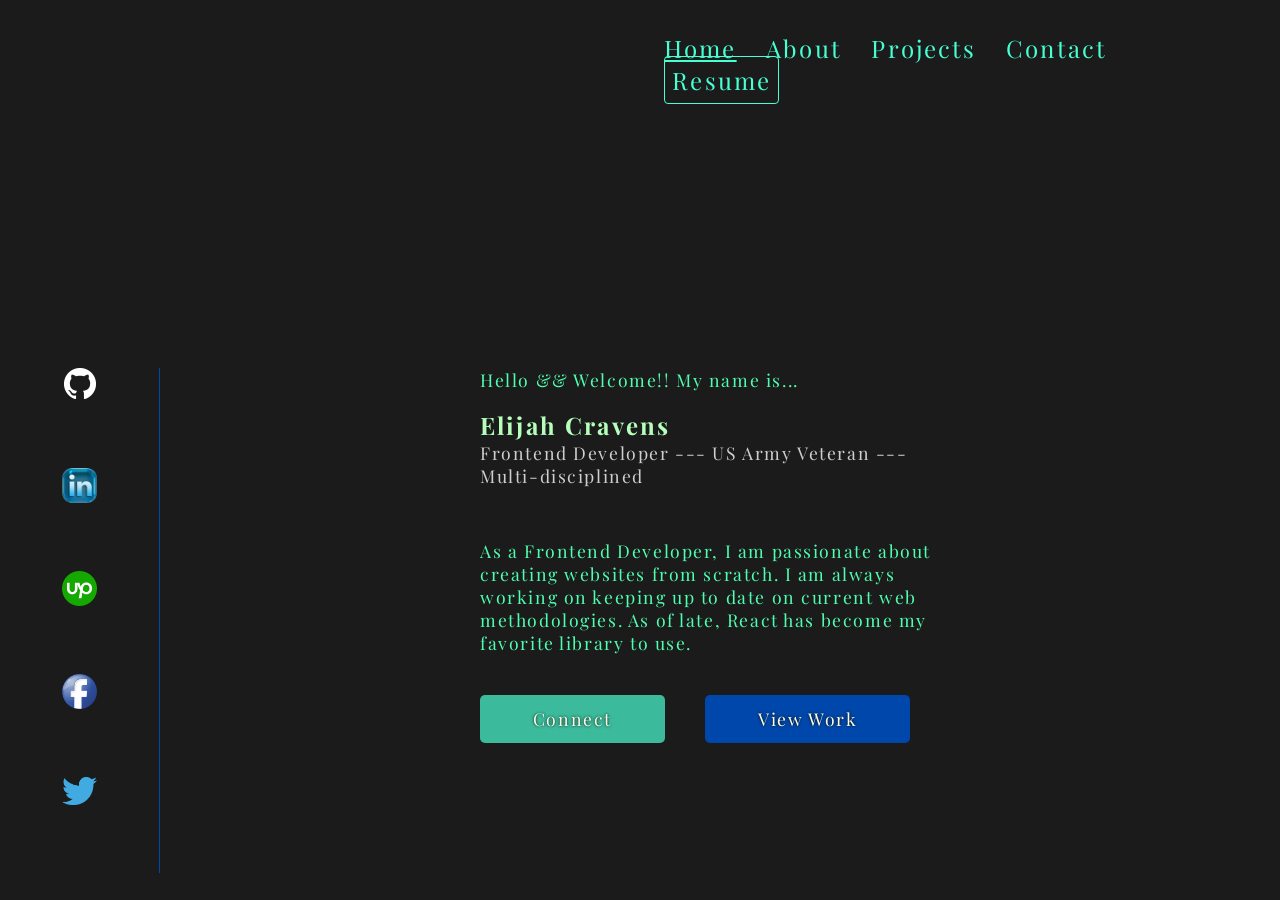
==== index.html @ dda599bb "created projects and contact pages along with their respective style sheets. added cta buttons on th" ====
<!DOCTYPE html>
<html lang="en">
	<head>
		<meta charset="UTF-8" />
		<meta http-equiv="X-UA-Compatible" content="IE=edge" />
		<meta name="viewport" content="width=device-width, initial-scale=1.0" />
		<meta name="description" content="Elijah Cravens' portfolio website" />
		<meta name="author" content="Elijah Cravens" />
		<link rel="stylesheet" href="./assets/styles/index.css" />
		<title>Elijah C. || Frontend Developer</title>
	</head>
	<body>
		<header>
			<!-- Placeholder image -->
			<img src="https://via.placeholder.com/75" class="header-logo" />
			<nav class="header-nav">
				<ul>
					<li><a href="#" class="active">Home</a></li>
					<li><a href="./assets/pages/about.html">About</a></li>
					<li><a href="./assets/pages/projects.html">Projects</a></li>
					<li><a href="./assets/pages/contact.html">Contact</a></li>
					<li>
						<a href="./assets/ElijahResume.pdf" download="ElijahResume" class="resume-button"
							>Resume</a
						>
					</li>
				</ul>
			</nav>
		</header>
		<main class="content">
			<section class="side-bar">
				<ul>
					<li>
						<a href="https://github.com/Elijah80" target="_blank"
							><img src="./assets/icons/github-logo.png" alt="github logo"
						/></a>
					</li>
					<li>
						<a href="https://www.linkedin.com/in/elijah-cravens-00488a13a/" target="_blank"
							><img src="./assets/icons/linkedin-logo.png" alt="linkedin logo" class="logo"
						/></a>
					</li>
					<li>
						<a
							href="https://www.upwork.com/freelancers/~01cf71e76e68d74c20?viewMode=1"
							target="_blank"
							><img src="./assets/icons/upwork-logo.png" alt="upwork logo" class="logo"
						/></a>
					</li>
					<li>
						<a href="https://www.facebook.com/elijah.w.cravens/" target="_blank"
							><img src="./assets/icons/facebook-logo.png" alt="facebook logo" class="logo"
						/></a>
					</li>
					<li>
						<a href="https://twitter.com/elijah_cravens" target="_blank"
							><img src="./assets/icons/twitter-logo.png" alt="twitter logo" class="logo"
						/></a>
					</li>
				</ul>
			</section>
			<section class="hero">
				<p id="greeting">Hello && Welcome!! My name is...</p>
				<h1>Elijah Cravens</h1>
				<p id="title">Frontend Developer --- US Army Veteran --- Multi-disciplined</p>
				<p id="description">
					As a Frontend Developer, I am passionate about creating websites from scratch. I am always
					working on keeping up to date on current web methodologies. As of late, React has become my
					favorite library to use.
				</p>
				<a href="./assets/pages/contact.html" class="cta" id="connect">Connect</a>
				<a href="./assets/pages/projects.html" class="cta" id="view-work">View Work</a>
			</section>
		</main>
	</body>
</html>
---- assets/styles/index.css ----
@import url('https://fonts.googleapis.com/css?family=Playfair+Display|Arvo|Dosis');

:root {
	--RichBlue: #0128ff;
	--VioletBlue: #2b00bf;
	--CobaltBlue: #0047ab;
	--MidnightBlue: #0a0d40;
	--PurpleBlue: #6519dd;
	--MintGreen: #3bba9c;
	--BrightMint: #4fffb0;
	--LightMint: #b6ffbb;
	--Cyan: #46ffd3;
	--Charcoal: #1b1b1b;
	--RedOrange: #ff3f34;
	--Cream: #ffffe4;
	--White: #fff;
	--Black: #000;
	--LightGray: #cfcfcf;
}

/* initial reset */
* {
	margin: 0;
	padding: 0;
	box-sizing: border-box;
	letter-spacing: 0.09em;
}

/* default style declaration */
body {
	font-family: 'Playfair Display', Arvo, Dosis, sans-serif;
	font-size: 16px;
	background-color: var(--Charcoal);
	color: var(--Cream);
}

header {
	display: grid;
	grid-template-columns: 3em 1fr 1fr 3em;
	grid-template-rows: 2em 1fr 2em;
}

.header-logo {
	grid-column: 2;
	grid-row: 2;
	border-radius: 50%;
}
.header-nav {
	grid-column: 3;
	grid-row: 2;
	align-self: center;
	justify-self: end;
}

.header-nav li {
	display: inline;
	font-size: 1.5em;
	margin-left: 1em;
}

.header-nav a {
	text-decoration: none;
	color: var(--Cyan);
}

.header-nav .resume-button {
	border: 1px solid var(--Cyan);
	border-radius: 4px;
	padding: 0.3em;
}

.header-nav .active {
	text-decoration: underline;
}

/* main section */
.content {
	display: grid;
	grid-template-columns: 10em 20em 1fr 20em;
	grid-template-rows: 15em 1fr;
}

.side-bar {
	grid-row: 2;
	text-align: center;
	border-right: 1px solid var(--CobaltBlue);
}

.side-bar li {
	margin-bottom: 4em;
}

.logo {
	width: 35px;
}

.content .hero {
	grid-column: 3;
	grid-row: 2;
}

.hero h1 {
	color: var(--LightMint);
}

.hero p {
	font-size: 110%;
}

#title,
#description {
	margin-bottom: 3em;
}

#greeting {
	color: var(--BrightMint);
	margin-bottom: 1em;
}

#title {
	color: var(--LightGray);
}

#description {
	color: var(--BrightMint);
}

.cta {
	padding: 0.7em 3em;
	border-radius: 5px;
	font-size: 110%;
	text-decoration: none;
	color: var(--Cream);
	text-shadow: 0 0 3px var(--Black);
}

#connect {
	background-color: var(--MintGreen);
	margin-right: 2em;
}

#view-work {
	background-color: var(--CobaltBlue);
}
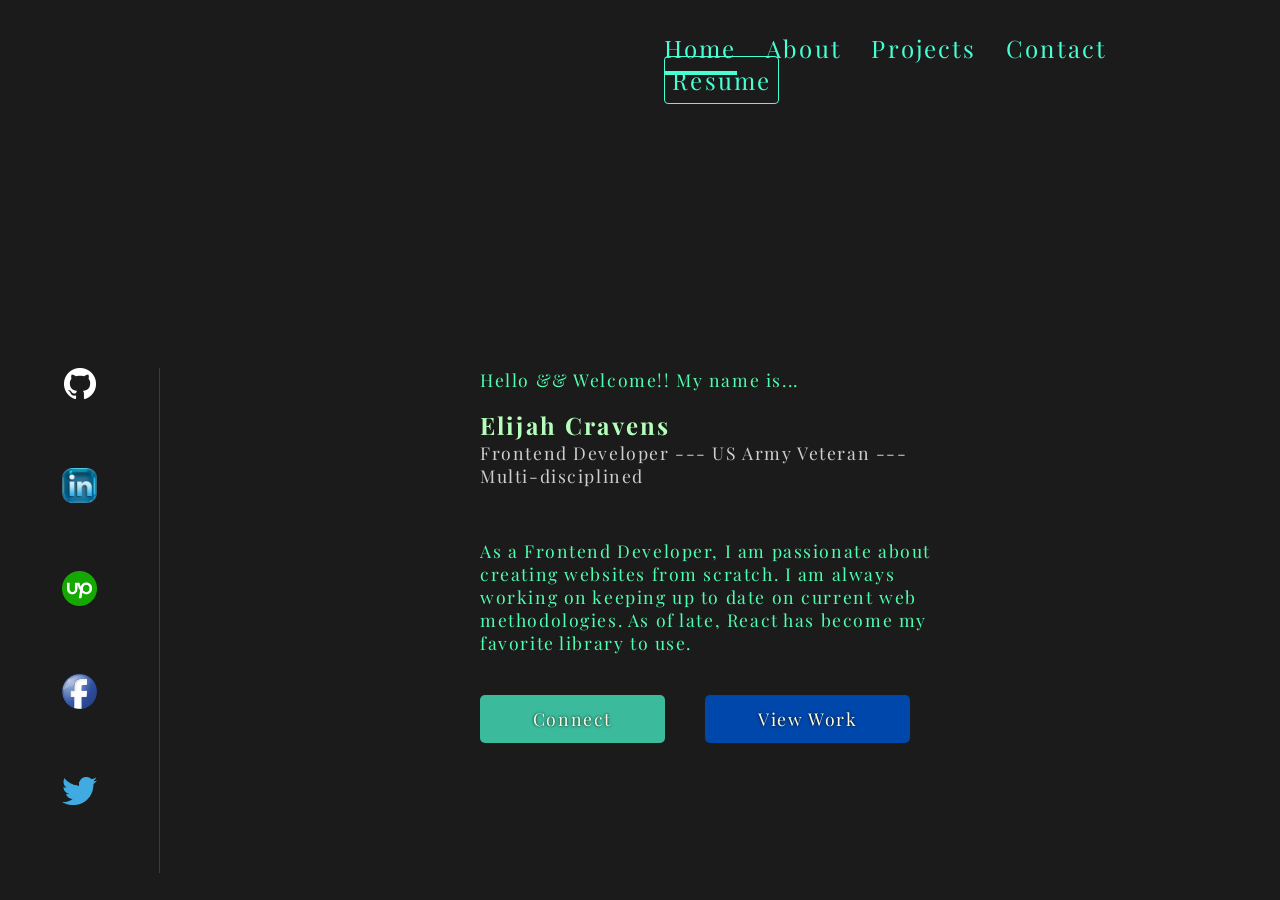
==== commit 75dc81fb: "created and added a favicon" ====
--- a/index.html
+++ b/index.html
@@ -6,7 +6,9 @@
 		<meta name="viewport" content="width=device-width, initial-scale=1.0" />
 		<meta name="description" content="Elijah Cravens' portfolio website" />
 		<meta name="author" content="Elijah Cravens" />
+		<link rel="icon" href="./assets/icons/favicon.ico" />
 		<link rel="stylesheet" href="./assets/styles/index.css" />
+
 		<title>Elijah C. || Frontend Developer</title>
 	</head>
 	<body>
--- a/assets/styles/index.css
+++ b/assets/styles/index.css
@@ -61,6 +61,7 @@
 .header-nav a {
 	text-decoration: none;
 	color: var(--Cyan);
+	padding-bottom: 0.3em;
 }
 
 .header-nav .resume-button {
@@ -70,7 +71,7 @@
 }
 
 .header-nav .active {
-	text-decoration: underline;
+	border-bottom: 4px solid;
 }
 
 /* main section */
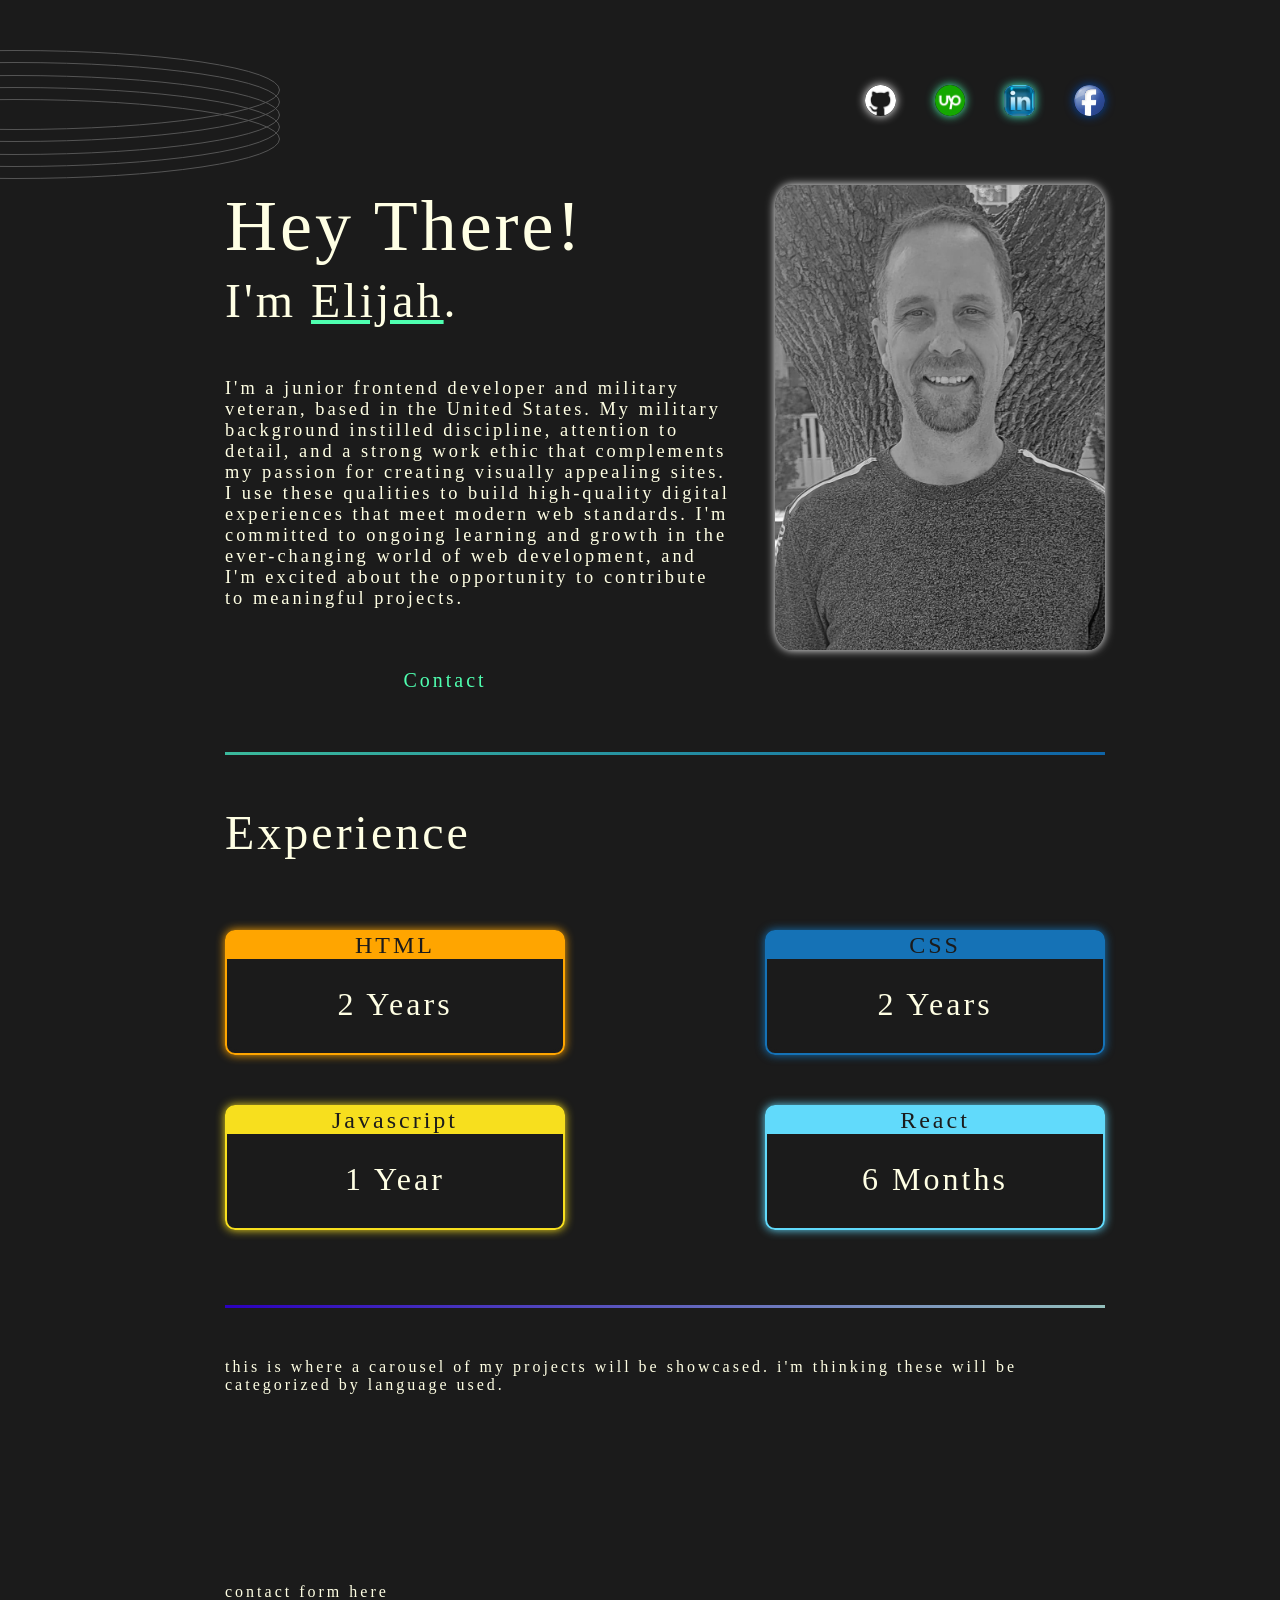
==== commit f2a20f09: "first commit" ====
--- a/index.html
+++ b/index.html
@@ -1,78 +1,86 @@
 <!DOCTYPE html>
 <html lang="en">
-	<head>
-		<meta charset="UTF-8" />
-		<meta http-equiv="X-UA-Compatible" content="IE=edge" />
-		<meta name="viewport" content="width=device-width, initial-scale=1.0" />
-		<meta name="description" content="Elijah Cravens' portfolio website" />
-		<meta name="author" content="Elijah Cravens" />
-		<link rel="icon" href="./assets/icons/favicon.ico" />
-		<link rel="stylesheet" href="./assets/styles/index.css" />
 
-		<title>Elijah C. || Frontend Developer</title>
-	</head>
-	<body>
-		<header>
-			<!-- Placeholder image -->
-			<img src="https://via.placeholder.com/75" class="header-logo" />
-			<nav class="header-nav">
-				<ul>
-					<li><a href="#" class="active">Home</a></li>
-					<li><a href="./assets/pages/about.html">About</a></li>
-					<li><a href="./assets/pages/projects.html">Projects</a></li>
-					<li><a href="./assets/pages/contact.html">Contact</a></li>
-					<li>
-						<a href="./assets/ElijahResume.pdf" download="ElijahResume" class="resume-button"
-							>Resume</a
-						>
-					</li>
-				</ul>
-			</nav>
-		</header>
-		<main class="content">
-			<section class="side-bar">
-				<ul>
-					<li>
-						<a href="https://github.com/Elijah80" target="_blank"
-							><img src="./assets/icons/github-logo.png" alt="github logo"
-						/></a>
-					</li>
-					<li>
-						<a href="https://www.linkedin.com/in/elijah-cravens-00488a13a/" target="_blank"
-							><img src="./assets/icons/linkedin-logo.png" alt="linkedin logo" class="logo"
-						/></a>
-					</li>
-					<li>
-						<a
-							href="https://www.upwork.com/freelancers/~01cf71e76e68d74c20?viewMode=1"
-							target="_blank"
-							><img src="./assets/icons/upwork-logo.png" alt="upwork logo" class="logo"
-						/></a>
-					</li>
-					<li>
-						<a href="https://www.facebook.com/elijah.w.cravens/" target="_blank"
-							><img src="./assets/icons/facebook-logo.png" alt="facebook logo" class="logo"
-						/></a>
-					</li>
-					<li>
-						<a href="https://twitter.com/elijah_cravens" target="_blank"
-							><img src="./assets/icons/twitter-logo.png" alt="twitter logo" class="logo"
-						/></a>
-					</li>
-				</ul>
-			</section>
-			<section class="hero">
-				<p id="greeting">Hello && Welcome!! My name is...</p>
-				<h1>Elijah Cravens</h1>
-				<p id="title">Frontend Developer --- US Army Veteran --- Multi-disciplined</p>
-				<p id="description">
-					As a Frontend Developer, I am passionate about creating websites from scratch. I am always
-					working on keeping up to date on current web methodologies. As of late, React has become my
-					favorite library to use.
-				</p>
-				<a href="./assets/pages/contact.html" class="cta" id="connect">Connect</a>
-				<a href="./assets/pages/projects.html" class="cta" id="view-work">View Work</a>
-			</section>
-		</main>
-	</body>
+  <head>
+    <meta charset="UTF-8">
+    <meta name="viewport" content="width=device-width, initial-scale=1.0">
+    <meta name="description" content="Portfolio website for Elijah Cravens">
+    <meta name="keywords" content="'Elijah', 'Cravens', 'Elijah Cravens', 'Elijah W. Cravens', 'portfolio'">
+    <meta name="author" content="Elijah W. Cravens">
+    <meta name="robots" content="index, follow">
+    <link rel="icon" type="image/png" href="./assets/icons/favicon.ico">
+    <link rel="stylesheet" type="text/css" href="./styles/index.css">
+    <title>Elijah Cravens || Frontend Developer</title>
+  </head>
+
+  <body>
+    <img src="./assets/images/pattern-rings.svg" alt="ring pattern" class="ring-pattern">
+    <div class="content-container">
+      <div class="header-content">
+        <div class="intro-content">
+          <div class="greeting heading-lg">Hey There!</div>
+          <div class="heading-md">I'm <span class="name">Elijah</span>.</div>
+          <p class="introduction">
+            I'm a junior frontend developer and military veteran, based in the United States. My military background instilled discipline, attention to detail, and a strong work ethic that complements my passion for creating visually appealing sites. I use these qualities to build high-quality digital experiences that meet modern web standards. I'm committed to ongoing learning and growth in the ever-changing world of web development, and I'm excited about the opportunity to contribute to meaningful projects.
+          </p>
+          <div class="btn-content"><a class="contact-btn" href="#">Contact</a></div>
+        </div>
+        <img class="profile-image" src="./assets/images/self.png" alt="Image of Elijah" />
+        <ul class="external-links">
+          <li class="link-item">
+            <a href="#">
+              <img src="./assets/icons/github-logo.png" alt="github logo" class="link-image" id="github-logo">
+            </a>
+          </li>
+          <li class="link-item">
+            <a href="#">
+              <img src="./assets/icons/upwork-logo.png" alt="upwork logo" class="link-image" id="upwork-logo">
+            </a>
+          </li>
+          <li class="link-item">
+            <a href="#">
+              <img src="./assets/icons/linkedin-logo.png" alt="linkedin logo" class="link-image" id="linkedin-logo">
+            </a>
+          </li>
+          <li class="link-item">
+            <a href="#">
+              <img src="./assets/icons/facebook-logo.png" alt="facebook logo" class="link-image" id="facebook-logo">
+            </a>
+          </li>
+        </ul>
+      </div>
+      <div class="content-divider">&nbsp;</div>
+      <div class="experience-content">
+        <div class="heading-md">Experience</div>
+        <div class="card" id="html-card">
+          <div class="card-header">HTML</div>
+          <div class="card-body">2 Years</div>
+        </div>
+        <div class="card" id="css-card">
+          <div class="card-header">CSS</div>
+          <div class="card-body">2 Years</div>
+        </div>
+        <div class="card" id="js-card">
+          <div class="card-header">Javascript</div>
+          <div class="card-body">1 Year</div>
+        </div>
+        <div class="card" id="react-card">
+          <div class="card-header">React</div>
+          <div class="card-body">6 Months</div>
+        </div>
+      </div>
+      <div class="content-divider2">&nbsp;</div>
+      <div class="project-content">
+        <p>
+          this is where a carousel of my projects will be showcased. i'm thinking these will be categorized by language
+          used.
+        </p>
+      </div>
+      <div class="contact-form">
+        contact form here
+      </div>
+    </div>
+    <script src="scripts.js"></script>
+  </body>
+
 </html>
--- a/styles/index.css
+++ b/styles/index.css
@@ -0,0 +1,69 @@
+@import url('./variables.css ');
+@import url('./animations.css');
+@import url('./header.css');
+@import url('./experience.css');
+
+* {
+  box-sizing: border-box;
+  font-family: var(--Lato), sans-serif;
+  font-size: 16px;
+  padding: 0;
+  margin: 0;
+}
+
+body {
+  background-color: var(--Charcoal);
+  color: var(--Cream);
+  display: grid;
+  grid-template-columns: 225px 1fr 175px;
+  grid-template-rows: 85px 1fr;
+  letter-spacing: 3px;
+}
+
+.ring-pattern {
+  margin-left: -250px;
+  margin-top: 50px;
+}
+
+.content-container {
+  grid-row: 2;
+  grid-column: 2;
+  display: grid;
+  grid-template-rows: 1fr 50px 3px 50px 450px 50px 3px 50px 200px 25px 200px;
+}
+
+.content-divider {
+  grid-row: 3;
+  background: linear-gradient(to right, var(--MintGreen), var(--CobaltBlue), var(--PurpleBlue), var(--BrightMint));
+  animation: gradient-animation 5s ease infinite;
+  background-size: 400% 400%;
+}
+
+.content-divider2 {
+  grid-row: 7;
+  background: linear-gradient(to right, var(--VioletBlue), var(--LightMint), var(--CssBlue), var(--Cyan));
+  animation: gradient-animation 5s ease infinite;
+  background-size: 400% 400%;
+}
+
+.header-content {
+  grid-row: 1;
+  display: grid;
+  grid-template-columns: 1fr 1fr;
+  grid-template-rows: 100px 1fr;
+}
+
+.experience-content {
+  grid-row: 5;
+  display: grid;
+  grid-template-columns: 1fr 200px 1fr;
+  grid-template-rows: 75px 50px 125px 50px 125px;
+}
+
+.project-content {
+  grid-row: 9;
+}
+
+.contact-form {
+  grid-row: 11;
+}
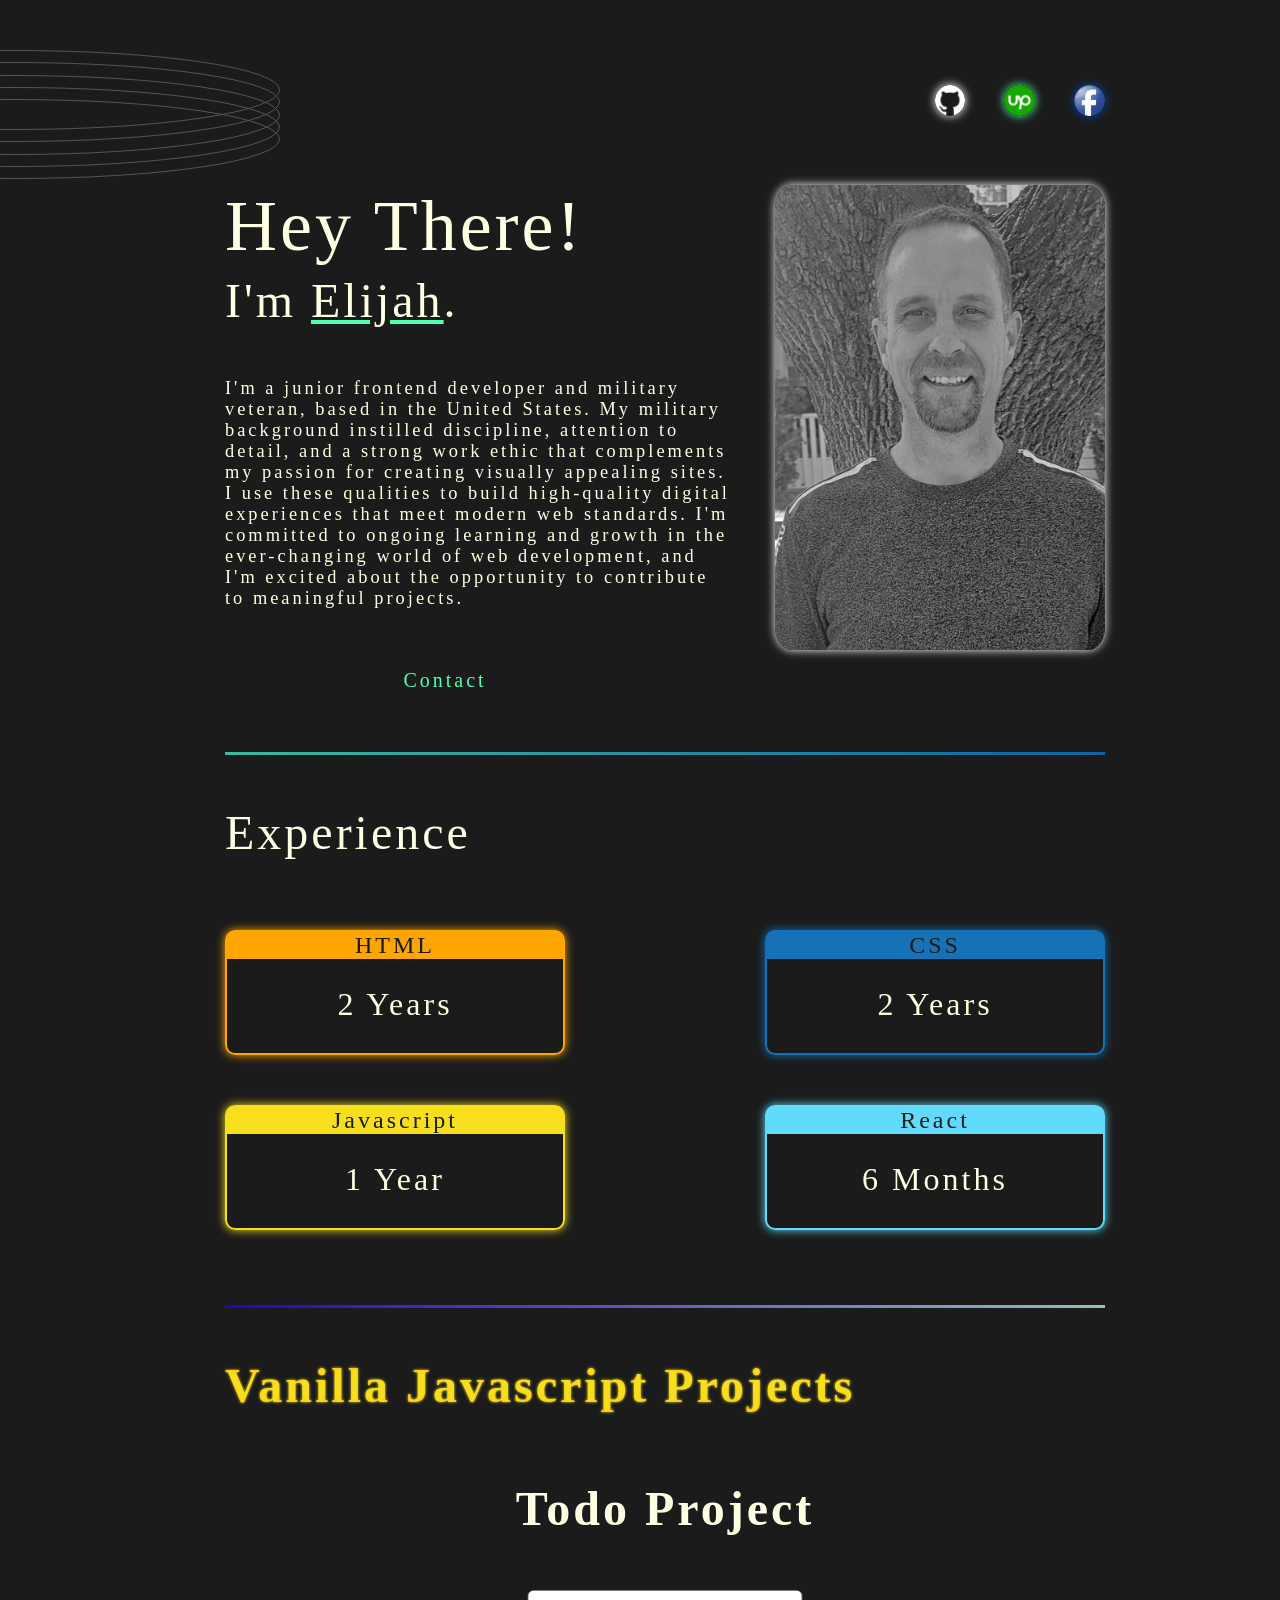
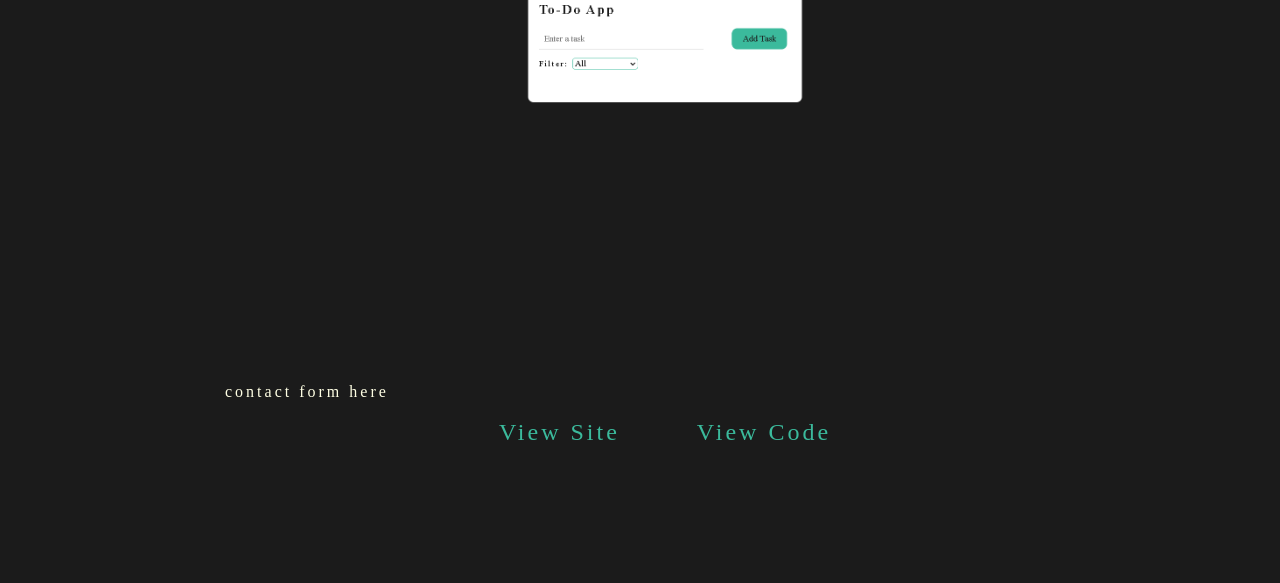
==== commit 453de312: "added an outer carousel with navigation. also added inner carousels for images of the project with l" ====
--- a/index.html
+++ b/index.html
@@ -10,6 +10,7 @@
     <meta name="robots" content="index, follow">
     <link rel="icon" type="image/png" href="./assets/icons/favicon.ico">
     <link rel="stylesheet" type="text/css" href="./styles/index.css">
+    <script src="https://kit.fontawesome.com/cf279db74a.js" crossorigin="anonymous"></script>
     <title>Elijah Cravens || Frontend Developer</title>
   </head>
 
@@ -28,22 +29,17 @@
         <img class="profile-image" src="./assets/images/self.png" alt="Image of Elijah" />
         <ul class="external-links">
           <li class="link-item">
-            <a href="#">
+            <a href="https://github.com/Elijah80">
               <img src="./assets/icons/github-logo.png" alt="github logo" class="link-image" id="github-logo">
             </a>
           </li>
           <li class="link-item">
-            <a href="#">
+            <a href="https://www.upwork.com/freelancers/~01cf71e76e68d74c20">
               <img src="./assets/icons/upwork-logo.png" alt="upwork logo" class="link-image" id="upwork-logo">
             </a>
           </li>
           <li class="link-item">
-            <a href="#">
-              <img src="./assets/icons/linkedin-logo.png" alt="linkedin logo" class="link-image" id="linkedin-logo">
-            </a>
-          </li>
-          <li class="link-item">
-            <a href="#">
+            <a href="https://www.facebook.com/elijah.w.cravens/">
               <img src="./assets/icons/facebook-logo.png" alt="facebook logo" class="link-image" id="facebook-logo">
             </a>
           </li>
@@ -71,16 +67,70 @@
       </div>
       <div class="content-divider2">&nbsp;</div>
       <div class="project-content">
-        <p>
-          this is where a carousel of my projects will be showcased. i'm thinking these will be categorized by language
-          used.
-        </p>
+        <h1 class="project-header heading-md">Vanilla Javascript Projects</h1>
+        <div class="outer-carousel">
+          <div class="carousel-inner">
+            <!-- Inner Carousel 1 -->
+            <div class="inner-carousel">
+              <h1 class="carousel-title heading-md">Todo Project</h1>
+              <div class="carousel-images">
+                <!-- Images for Inner Carousel 1 -->
+                <img src="./assets/images/todo-app/start.PNG" alt="Todo Project Image 1">
+                <img src="./assets/images/todo-app/with-tasks.PNG" alt="Todo Project Image 2">
+                <img src="./assets/images/todo-app/completed-tasks.PNG" alt="Todo Project Image 3">
+                <img src="./assets/images/todo-app/before-task-edit.PNG" alt="Todo Project Image 4">
+                <img src="./assets/images/todo-app/edited-task.PNG" alt="Todo Project Image 5">
+                <img src="./assets/images/todo-app/filtered-completed.PNG" alt="Todo Project Image 6">
+                <img src="./assets/images/todo-app/filtered-incompleted.PNG" alt="Todo Project Image 7">
+              </div>
+              <div class="carousel-links">
+                <a href="https://elijah80.github.io/vanilla-todo/">View Site</a>
+                <a href="https://github.com/Elijah80/vanilla-todo">View Code</a>
+              </div>
+            </div>
+
+            <!-- Inner Carousel 2 -->
+            <div class="inner-carousel">
+              <h1 class="carousel-title heading-md">Project 2</h1>
+              <div class="carousel-images">
+                <!-- Images for Inner Carousel 2 -->
+                <img src="https://placehold.co/600x400.png" alt="Project 2 Image 1">
+                <img src="https://placehold.co/600x400.png" alt="Project 2 Image 2">
+                <img src="https://placehold.co/600x400.png" alt="Project 2 Image 3">
+              </div>
+              <div class="carousel-links">
+                <a href="project2-site">View Site</a>
+                <a href="project2-github">View Code</a>
+              </div>
+            </div>
+
+            <!-- Inner Carousel 3 -->
+            <div class="inner-carousel">
+              <h1 class="carousel-title heading-md">Project 3</h1>
+              <div class="carousel-images">
+                <!-- Images for Inner Carousel 3 -->
+                <img src="https://placehold.co/600x400.png" alt="Project 3 Image 1">
+                <img src="https://placehold.co/600x400.png" alt="Project 3 Image 2">
+                <img src="https://placehold.co/600x400.png" alt="Project 3 Image 3">
+              </div>
+              <div class="carousel-links">
+                <a href="project3-site">View Site</a>
+                <a href="project3-github">View Code</a>
+              </div>
+            </div>
+          </div>
+
+          <div class="carousel-navigation">
+            <button class="prev-button"><i class="fa-solid fa-circle-left fa-2xl"></i></button>
+            <button class="next-button"><i class="fa-solid fa-circle-right fa-2xl"></i></button>
+          </div>
+        </div>
       </div>
       <div class="contact-form">
         contact form here
       </div>
     </div>
-    <script src="scripts.js"></script>
+    <script src="./js/scripts.js"></script>
   </body>
 
 </html>
--- a/styles/index.css
+++ b/styles/index.css
@@ -2,68 +2,69 @@
 @import url('./animations.css');
 @import url('./header.css');
 @import url('./experience.css');
+@import url('./project.css');
 
 * {
-  box-sizing: border-box;
-  font-family: var(--Lato), sans-serif;
-  font-size: 16px;
-  padding: 0;
-  margin: 0;
+	box-sizing: border-box;
+	font-family: var(--Lato), sans-serif;
+	font-size: 16px;
+	padding: 0;
+	margin: 0;
 }
 
 body {
-  background-color: var(--Charcoal);
-  color: var(--Cream);
-  display: grid;
-  grid-template-columns: 225px 1fr 175px;
-  grid-template-rows: 85px 1fr;
-  letter-spacing: 3px;
+	background-color: var(--Charcoal);
+	color: var(--Cream);
+	display: grid;
+	grid-template-columns: 225px 1fr 175px;
+	grid-template-rows: 85px 1fr;
+	letter-spacing: 3px;
 }
 
 .ring-pattern {
-  margin-left: -250px;
-  margin-top: 50px;
+	margin-left: -250px;
+	margin-top: 50px;
 }
 
 .content-container {
-  grid-row: 2;
-  grid-column: 2;
-  display: grid;
-  grid-template-rows: 1fr 50px 3px 50px 450px 50px 3px 50px 200px 25px 200px;
+	grid-row: 2;
+	grid-column: 2;
+	display: grid;
+	grid-template-rows: 1fr 50px 3px 50px 450px 50px 3px 50px 600px 25px 200px;
 }
 
 .content-divider {
-  grid-row: 3;
-  background: linear-gradient(to right, var(--MintGreen), var(--CobaltBlue), var(--PurpleBlue), var(--BrightMint));
-  animation: gradient-animation 5s ease infinite;
-  background-size: 400% 400%;
+	grid-row: 3;
+	background: linear-gradient(to right, var(--MintGreen), var(--CobaltBlue), var(--PurpleBlue), var(--BrightMint));
+	animation: gradient-animation 5s ease infinite;
+	background-size: 400% 400%;
 }
 
 .content-divider2 {
-  grid-row: 7;
-  background: linear-gradient(to right, var(--VioletBlue), var(--LightMint), var(--CssBlue), var(--Cyan));
-  animation: gradient-animation 5s ease infinite;
-  background-size: 400% 400%;
+	grid-row: 7;
+	background: linear-gradient(to right, var(--VioletBlue), var(--LightMint), var(--CssBlue), var(--Cyan));
+	animation: gradient-animation 5s ease infinite;
+	background-size: 400% 400%;
 }
 
 .header-content {
-  grid-row: 1;
-  display: grid;
-  grid-template-columns: 1fr 1fr;
-  grid-template-rows: 100px 1fr;
+	grid-row: 1;
+	display: grid;
+	grid-template-columns: 1fr 1fr;
+	grid-template-rows: 100px 1fr;
 }
 
 .experience-content {
-  grid-row: 5;
-  display: grid;
-  grid-template-columns: 1fr 200px 1fr;
-  grid-template-rows: 75px 50px 125px 50px 125px;
+	grid-row: 5;
+	display: grid;
+	grid-template-columns: 1fr 200px 1fr;
+	grid-template-rows: 75px 50px 125px 50px 125px;
 }
 
 .project-content {
-  grid-row: 9;
+	grid-row: 9;
 }
 
 .contact-form {
-  grid-row: 11;
+	grid-row: 11;
 }
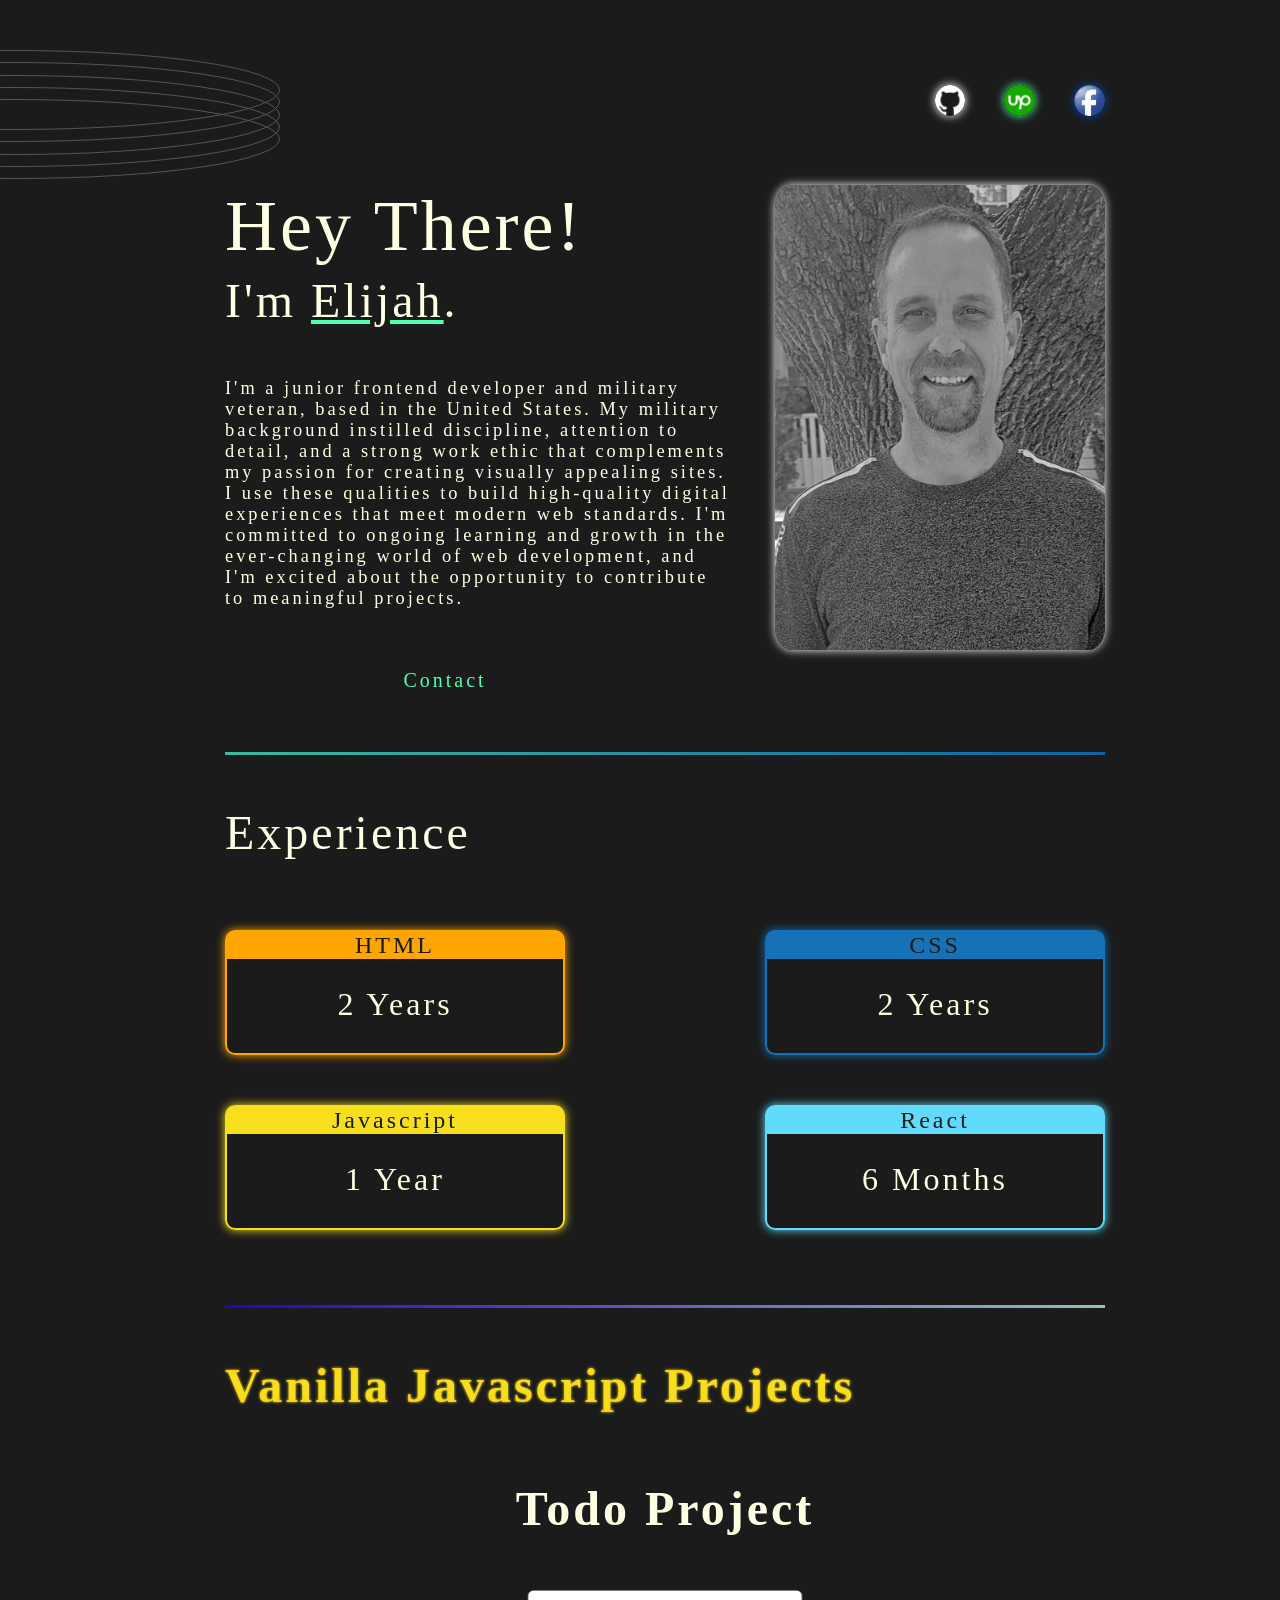
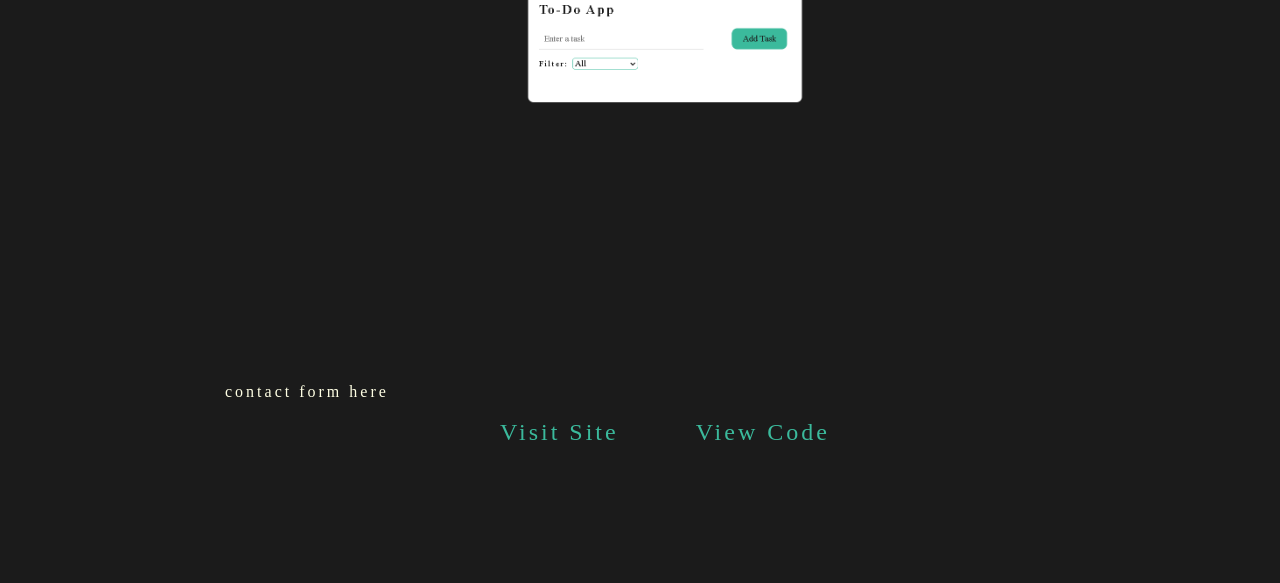
==== commit 9d782d40: "made a minor adjust to project links" ====
--- a/index.html
+++ b/index.html
@@ -84,7 +84,7 @@
                 <img src="./assets/images/todo-app/filtered-incompleted.PNG" alt="Todo Project Image 7">
               </div>
               <div class="carousel-links">
-                <a href="https://elijah80.github.io/vanilla-todo/">View Site</a>
+                <a href="https://elijah80.github.io/vanilla-todo/">Visit Site</a>
                 <a href="https://github.com/Elijah80/vanilla-todo">View Code</a>
               </div>
             </div>
@@ -99,7 +99,7 @@
                 <img src="https://placehold.co/600x400.png" alt="Project 2 Image 3">
               </div>
               <div class="carousel-links">
-                <a href="project2-site">View Site</a>
+                <a href="project2-site">Visit Site</a>
                 <a href="project2-github">View Code</a>
               </div>
             </div>
@@ -114,7 +114,7 @@
                 <img src="https://placehold.co/600x400.png" alt="Project 3 Image 3">
               </div>
               <div class="carousel-links">
-                <a href="project3-site">View Site</a>
+                <a href="project3-site">Visit Site</a>
                 <a href="project3-github">View Code</a>
               </div>
             </div>
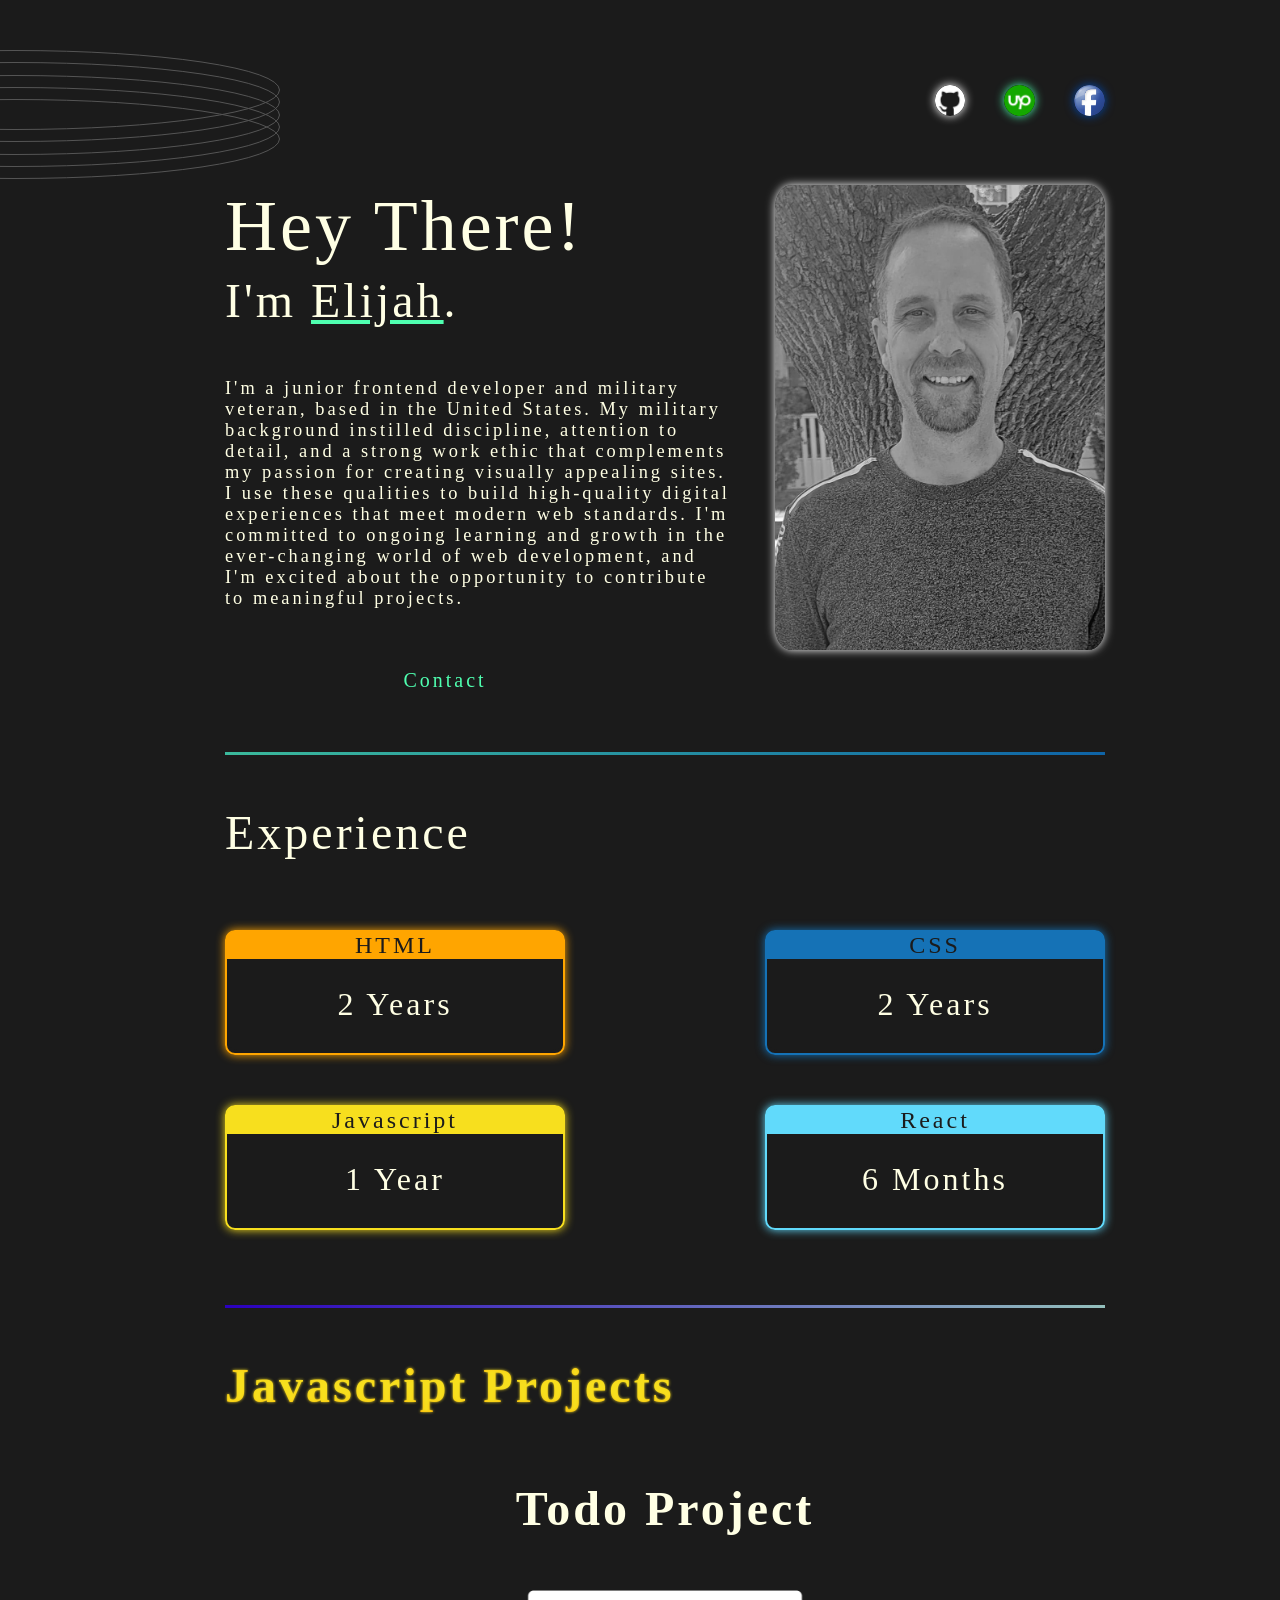
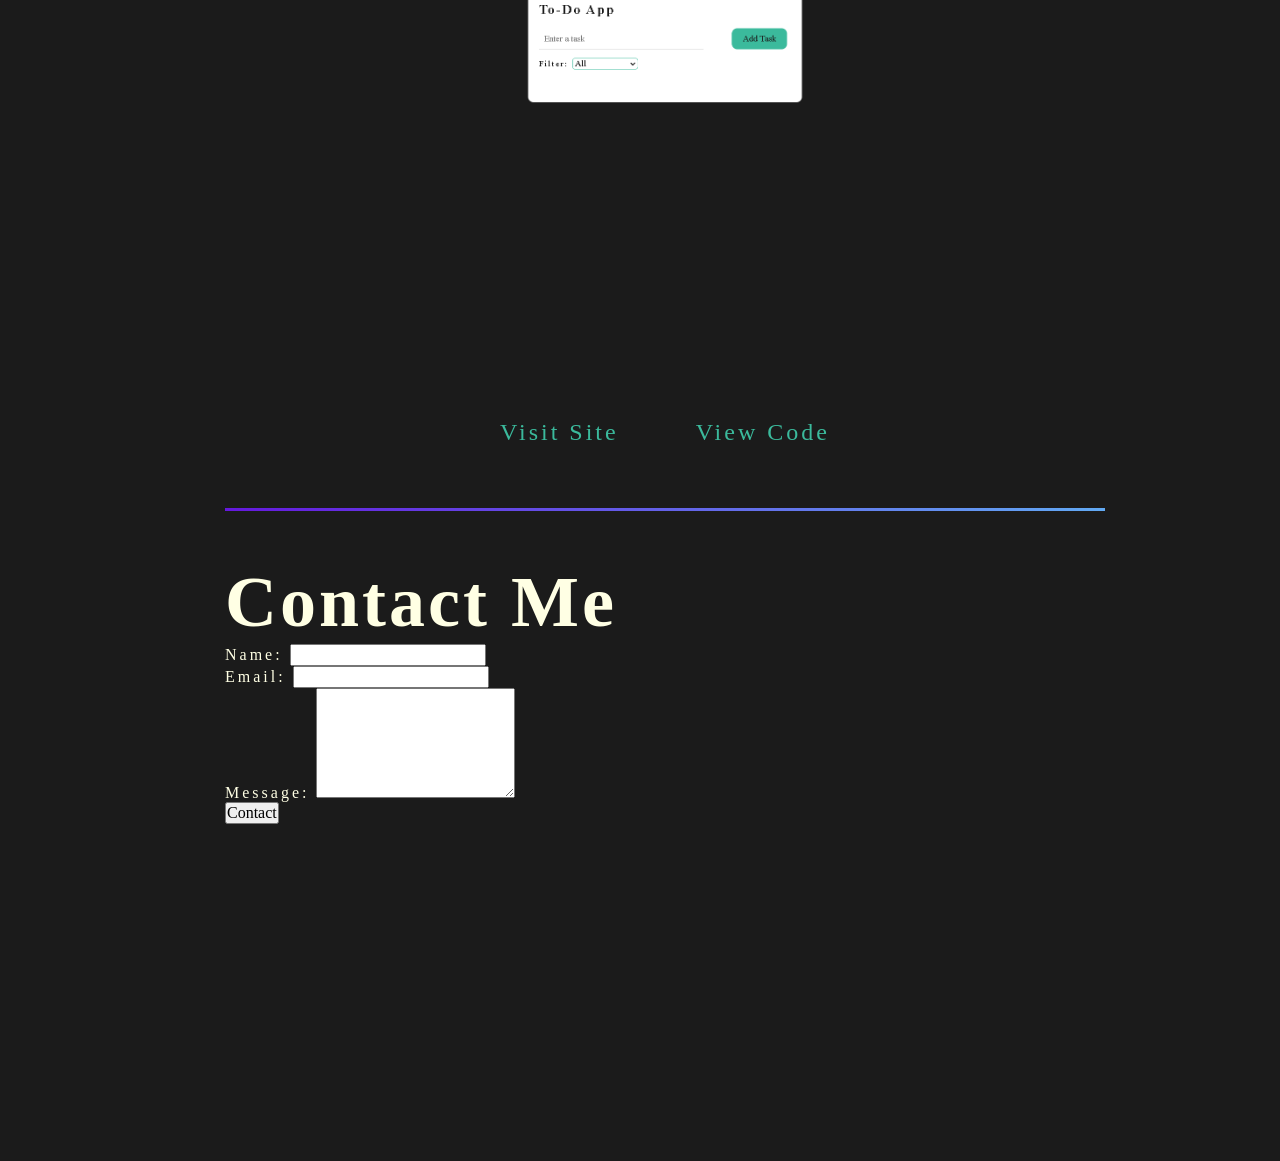
==== commit f585bcdb: "created contact form that is dynamically generated" ====
--- a/index.html
+++ b/index.html
@@ -24,7 +24,7 @@
           <p class="introduction">
             I'm a junior frontend developer and military veteran, based in the United States. My military background instilled discipline, attention to detail, and a strong work ethic that complements my passion for creating visually appealing sites. I use these qualities to build high-quality digital experiences that meet modern web standards. I'm committed to ongoing learning and growth in the ever-changing world of web development, and I'm excited about the opportunity to contribute to meaningful projects.
           </p>
-          <div class="btn-content"><a class="contact-btn" href="#">Contact</a></div>
+          <div class="btn-content"><a class="contact-btn" href="#contact-form">Contact</a></div>
         </div>
         <img class="profile-image" src="./assets/images/self.png" alt="Image of Elijah" />
         <ul class="external-links">
@@ -67,7 +67,7 @@
       </div>
       <div class="content-divider2">&nbsp;</div>
       <div class="project-content">
-        <h1 class="project-header heading-md">Vanilla Javascript Projects</h1>
+        <h1 class="project-header heading-md">Javascript Projects</h1>
         <div class="outer-carousel">
           <div class="carousel-inner">
             <!-- Inner Carousel 1 -->
@@ -126,8 +126,10 @@
           </div>
         </div>
       </div>
+      <div class="content-divider3">&nbsp;</div>
       <div class="contact-form">
-        contact form here
+        <h1 class="heading-lg">Contact Me</h1>
+        <form id="contact-form"></form>
       </div>
     </div>
     <script src="./js/scripts.js"></script>
--- a/styles/index.css
+++ b/styles/index.css
@@ -30,7 +30,7 @@
 	grid-row: 2;
 	grid-column: 2;
 	display: grid;
-	grid-template-rows: 1fr 50px 3px 50px 450px 50px 3px 50px 600px 25px 200px;
+	grid-template-rows: 1fr 50px 3px 50px 450px 50px 3px 50px 700px 50px 3px 50px 600px;
 }
 
 .content-divider {
@@ -43,6 +43,13 @@
 .content-divider2 {
 	grid-row: 7;
 	background: linear-gradient(to right, var(--VioletBlue), var(--LightMint), var(--CssBlue), var(--Cyan));
+	animation: gradient-animation 5s ease infinite;
+	background-size: 400% 400%;
+}
+
+.content-divider3 {
+	grid-row: 11;
+	background: linear-gradient(to left, var(--CssBlue), var(--CobaltBlue), var(--ReactBlue), var(--PurpleBlue));
 	animation: gradient-animation 5s ease infinite;
 	background-size: 400% 400%;
 }
@@ -66,5 +73,5 @@
 }
 
 .contact-form {
-	grid-row: 11;
-}
+	grid-row: 13;
+}
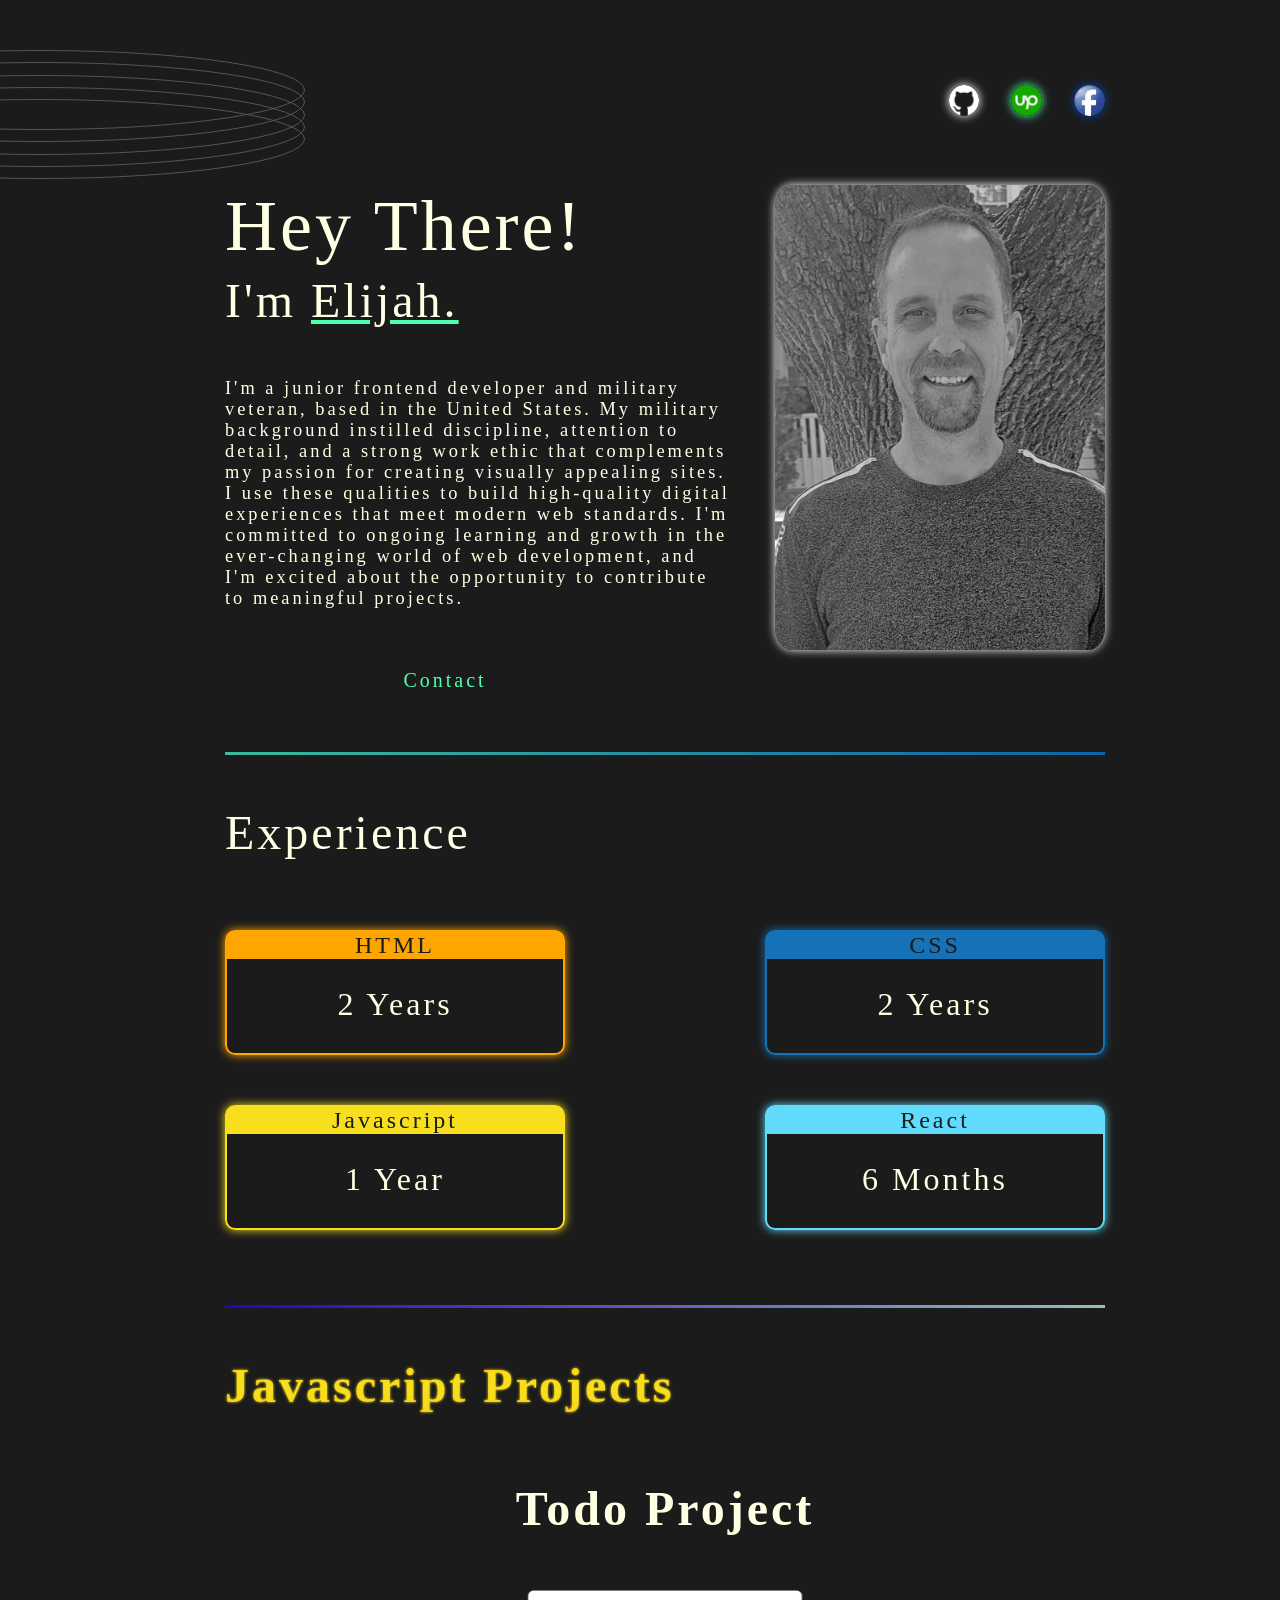
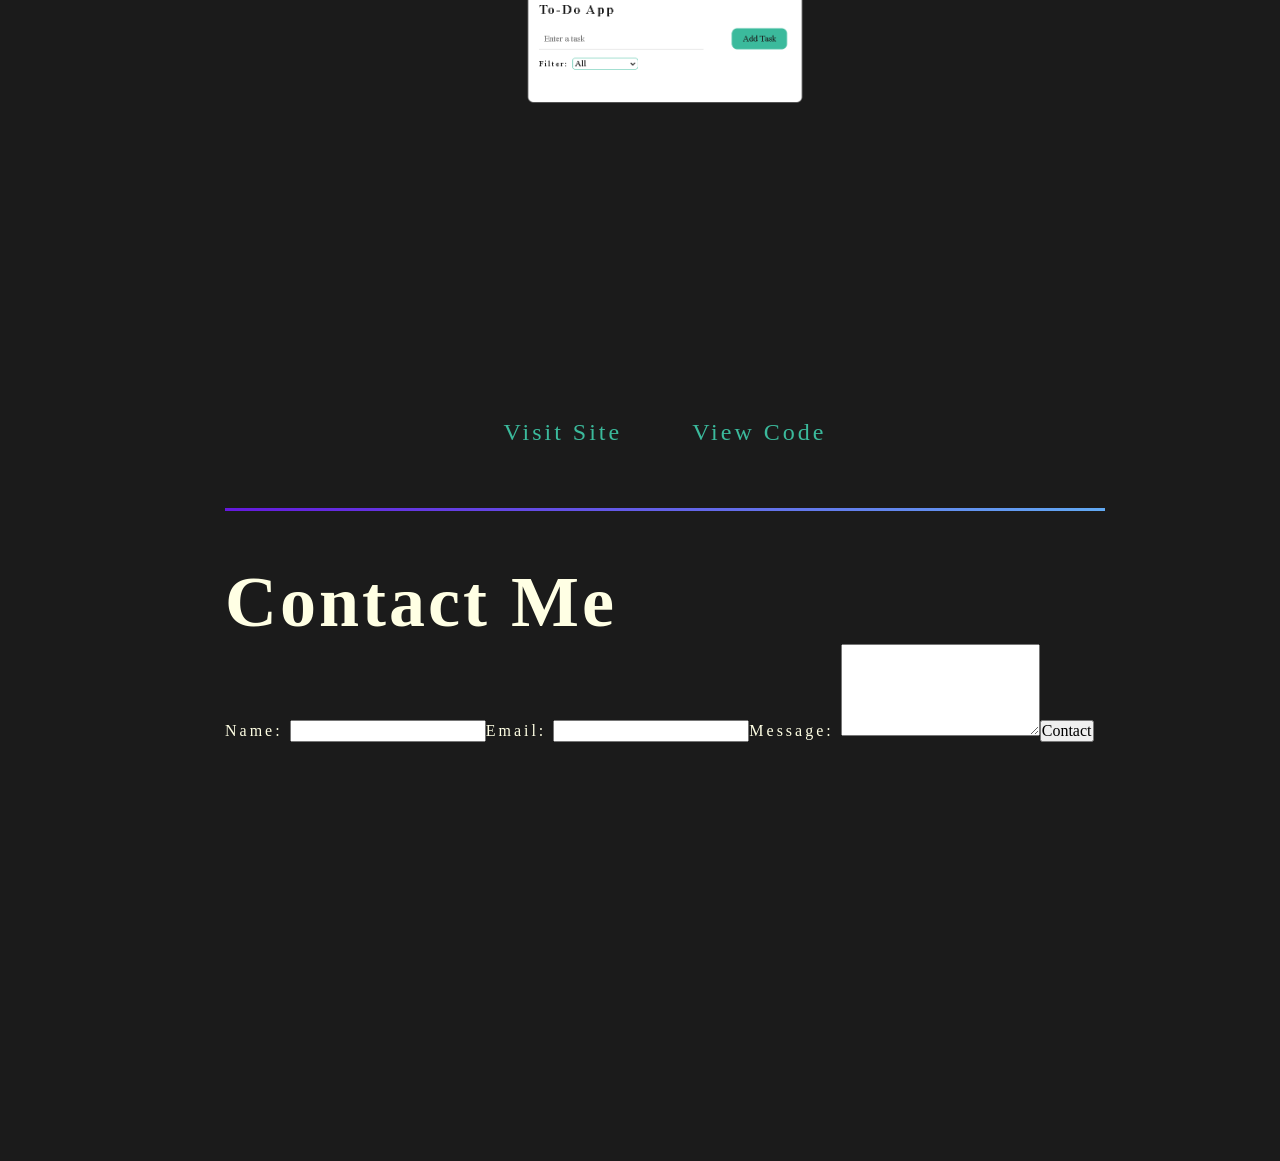
==== commit 666d9f1d: "refactored so that html elements are dynamically created" ====
--- a/index.html
+++ b/index.html
@@ -15,122 +15,7 @@
   </head>
 
   <body>
-    <img src="./assets/images/pattern-rings.svg" alt="ring pattern" class="ring-pattern">
     <div class="content-container">
-      <div class="header-content">
-        <div class="intro-content">
-          <div class="greeting heading-lg">Hey There!</div>
-          <div class="heading-md">I'm <span class="name">Elijah</span>.</div>
-          <p class="introduction">
-            I'm a junior frontend developer and military veteran, based in the United States. My military background instilled discipline, attention to detail, and a strong work ethic that complements my passion for creating visually appealing sites. I use these qualities to build high-quality digital experiences that meet modern web standards. I'm committed to ongoing learning and growth in the ever-changing world of web development, and I'm excited about the opportunity to contribute to meaningful projects.
-          </p>
-          <div class="btn-content"><a class="contact-btn" href="#contact-form">Contact</a></div>
-        </div>
-        <img class="profile-image" src="./assets/images/self.png" alt="Image of Elijah" />
-        <ul class="external-links">
-          <li class="link-item">
-            <a href="https://github.com/Elijah80">
-              <img src="./assets/icons/github-logo.png" alt="github logo" class="link-image" id="github-logo">
-            </a>
-          </li>
-          <li class="link-item">
-            <a href="https://www.upwork.com/freelancers/~01cf71e76e68d74c20">
-              <img src="./assets/icons/upwork-logo.png" alt="upwork logo" class="link-image" id="upwork-logo">
-            </a>
-          </li>
-          <li class="link-item">
-            <a href="https://www.facebook.com/elijah.w.cravens/">
-              <img src="./assets/icons/facebook-logo.png" alt="facebook logo" class="link-image" id="facebook-logo">
-            </a>
-          </li>
-        </ul>
-      </div>
-      <div class="content-divider">&nbsp;</div>
-      <div class="experience-content">
-        <div class="heading-md">Experience</div>
-        <div class="card" id="html-card">
-          <div class="card-header">HTML</div>
-          <div class="card-body">2 Years</div>
-        </div>
-        <div class="card" id="css-card">
-          <div class="card-header">CSS</div>
-          <div class="card-body">2 Years</div>
-        </div>
-        <div class="card" id="js-card">
-          <div class="card-header">Javascript</div>
-          <div class="card-body">1 Year</div>
-        </div>
-        <div class="card" id="react-card">
-          <div class="card-header">React</div>
-          <div class="card-body">6 Months</div>
-        </div>
-      </div>
-      <div class="content-divider2">&nbsp;</div>
-      <div class="project-content">
-        <h1 class="project-header heading-md">Javascript Projects</h1>
-        <div class="outer-carousel">
-          <div class="carousel-inner">
-            <!-- Inner Carousel 1 -->
-            <div class="inner-carousel">
-              <h1 class="carousel-title heading-md">Todo Project</h1>
-              <div class="carousel-images">
-                <!-- Images for Inner Carousel 1 -->
-                <img src="./assets/images/todo-app/start.PNG" alt="Todo Project Image 1">
-                <img src="./assets/images/todo-app/with-tasks.PNG" alt="Todo Project Image 2">
-                <img src="./assets/images/todo-app/completed-tasks.PNG" alt="Todo Project Image 3">
-                <img src="./assets/images/todo-app/before-task-edit.PNG" alt="Todo Project Image 4">
-                <img src="./assets/images/todo-app/edited-task.PNG" alt="Todo Project Image 5">
-                <img src="./assets/images/todo-app/filtered-completed.PNG" alt="Todo Project Image 6">
-                <img src="./assets/images/todo-app/filtered-incompleted.PNG" alt="Todo Project Image 7">
-              </div>
-              <div class="carousel-links">
-                <a href="https://elijah80.github.io/vanilla-todo/">Visit Site</a>
-                <a href="https://github.com/Elijah80/vanilla-todo">View Code</a>
-              </div>
-            </div>
-
-            <!-- Inner Carousel 2 -->
-            <div class="inner-carousel">
-              <h1 class="carousel-title heading-md">Project 2</h1>
-              <div class="carousel-images">
-                <!-- Images for Inner Carousel 2 -->
-                <img src="https://placehold.co/600x400.png" alt="Project 2 Image 1">
-                <img src="https://placehold.co/600x400.png" alt="Project 2 Image 2">
-                <img src="https://placehold.co/600x400.png" alt="Project 2 Image 3">
-              </div>
-              <div class="carousel-links">
-                <a href="project2-site">Visit Site</a>
-                <a href="project2-github">View Code</a>
-              </div>
-            </div>
-
-            <!-- Inner Carousel 3 -->
-            <div class="inner-carousel">
-              <h1 class="carousel-title heading-md">Project 3</h1>
-              <div class="carousel-images">
-                <!-- Images for Inner Carousel 3 -->
-                <img src="https://placehold.co/600x400.png" alt="Project 3 Image 1">
-                <img src="https://placehold.co/600x400.png" alt="Project 3 Image 2">
-                <img src="https://placehold.co/600x400.png" alt="Project 3 Image 3">
-              </div>
-              <div class="carousel-links">
-                <a href="project3-site">Visit Site</a>
-                <a href="project3-github">View Code</a>
-              </div>
-            </div>
-          </div>
-
-          <div class="carousel-navigation">
-            <button class="prev-button"><i class="fa-solid fa-circle-left fa-2xl"></i></button>
-            <button class="next-button"><i class="fa-solid fa-circle-right fa-2xl"></i></button>
-          </div>
-        </div>
-      </div>
-      <div class="content-divider3">&nbsp;</div>
-      <div class="contact-form">
-        <h1 class="heading-lg">Contact Me</h1>
-        <form id="contact-form"></form>
-      </div>
     </div>
     <script src="./js/scripts.js"></script>
   </body>
--- a/styles/index.css
+++ b/styles/index.css
@@ -22,8 +22,10 @@
 }
 
 .ring-pattern {
-	margin-left: -250px;
-	margin-top: 50px;
+	grid-row: 1;
+	margin-left: -450px;
+	top: 50px;
+	position: absolute;
 }
 
 .content-container {
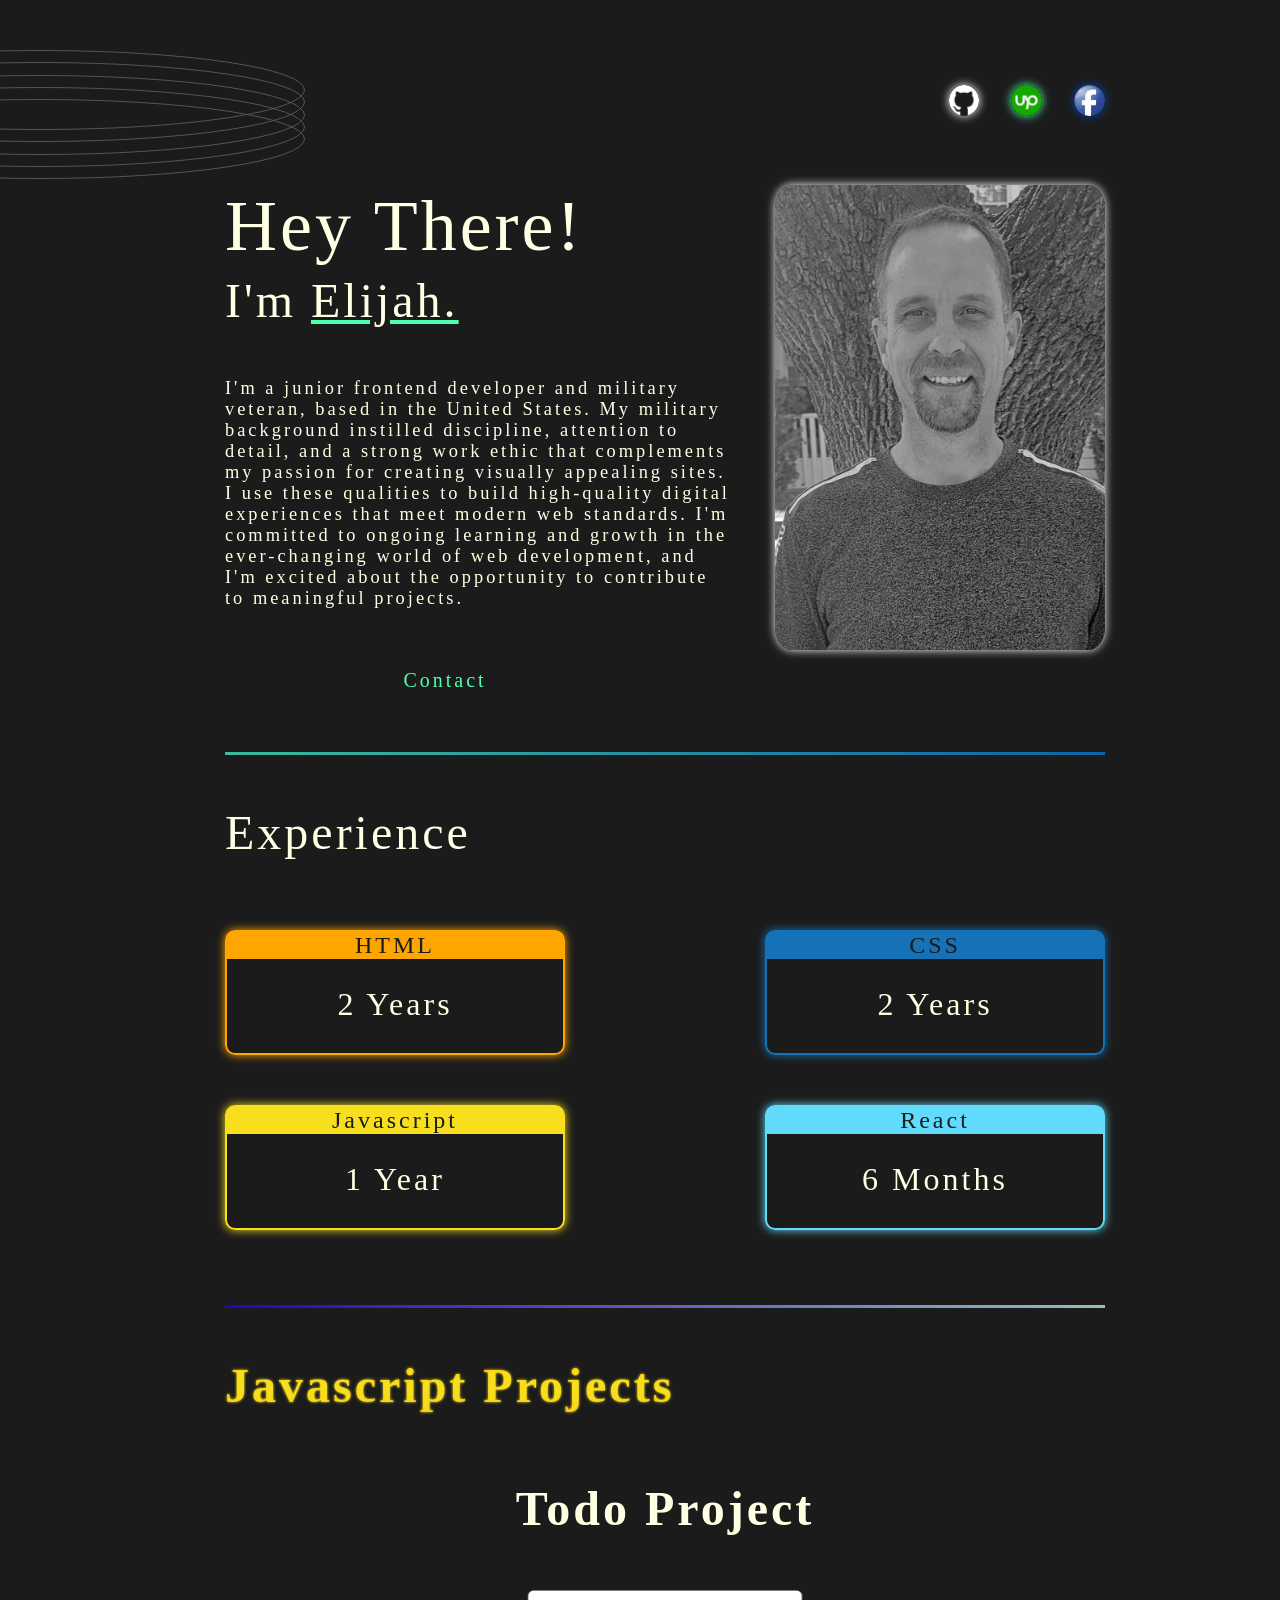
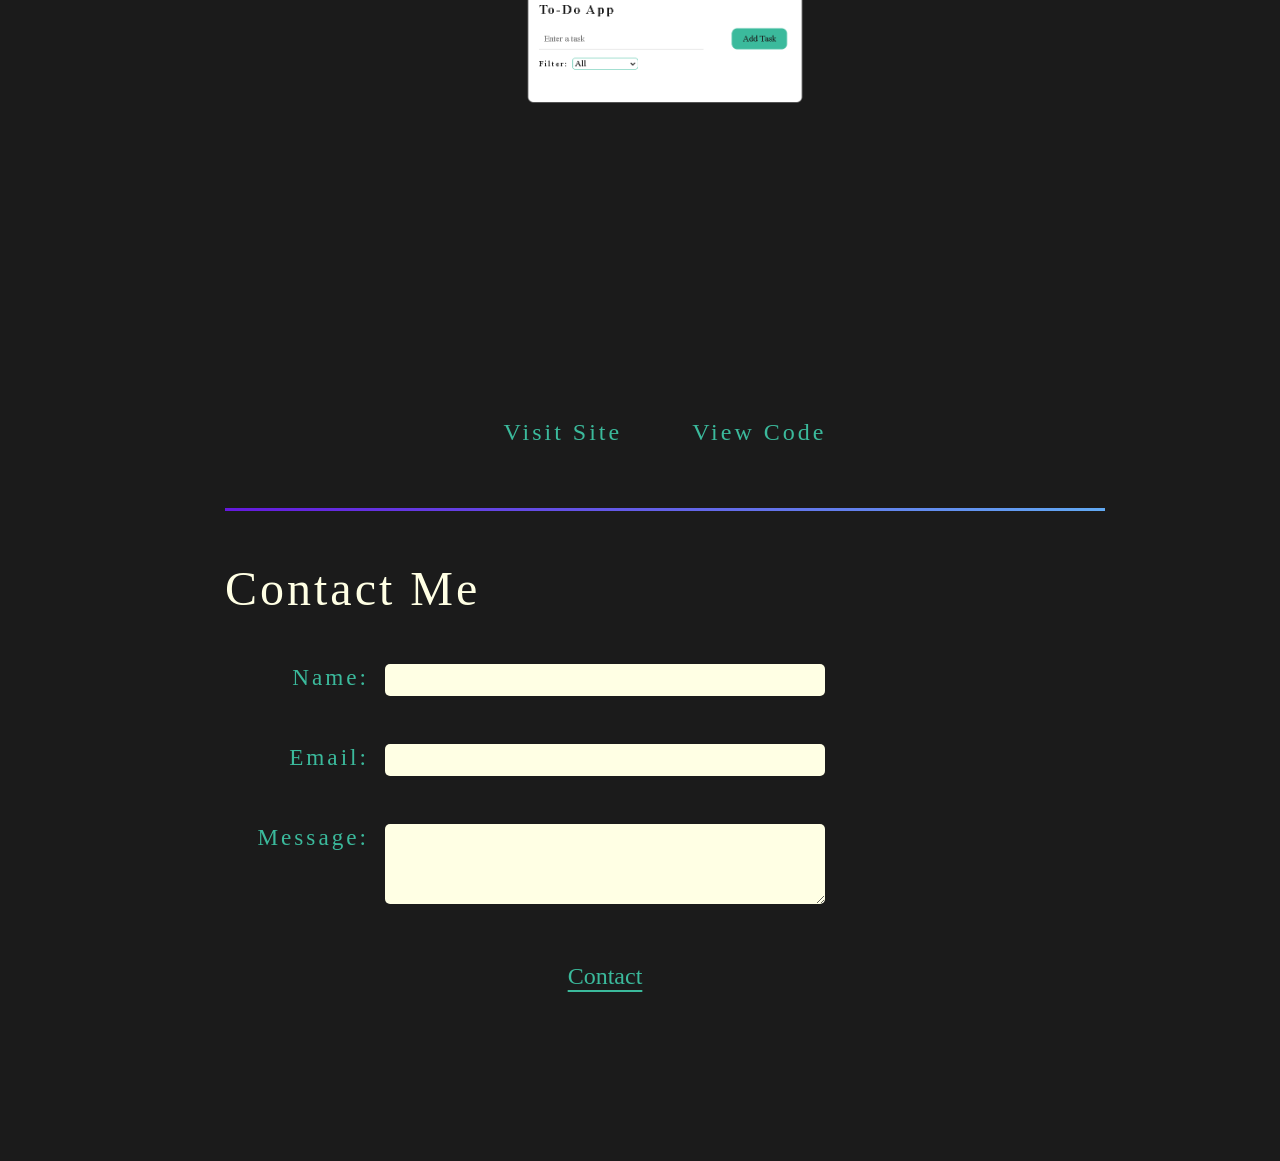
==== commit 6fe6cc26: "created a contact form with functionality and styling" ====
--- a/index.html
+++ b/index.html
@@ -4,7 +4,7 @@
   <head>
     <meta charset="UTF-8">
     <meta name="viewport" content="width=device-width, initial-scale=1.0">
-    <meta name="description" content="Portfolio website for Elijah Cravens">
+    <meta name="description" content="Portfolio website for Elijah Cravens, showcasing frontend development skills.">
     <meta name="keywords" content="'Elijah', 'Cravens', 'Elijah Cravens', 'Elijah W. Cravens', 'portfolio'">
     <meta name="author" content="Elijah W. Cravens">
     <meta name="robots" content="index, follow">
--- a/styles/index.css
+++ b/styles/index.css
@@ -3,6 +3,7 @@
 @import url('./header.css');
 @import url('./experience.css');
 @import url('./project.css');
+@import url('./contact.css');
 
 * {
 	box-sizing: border-box;
